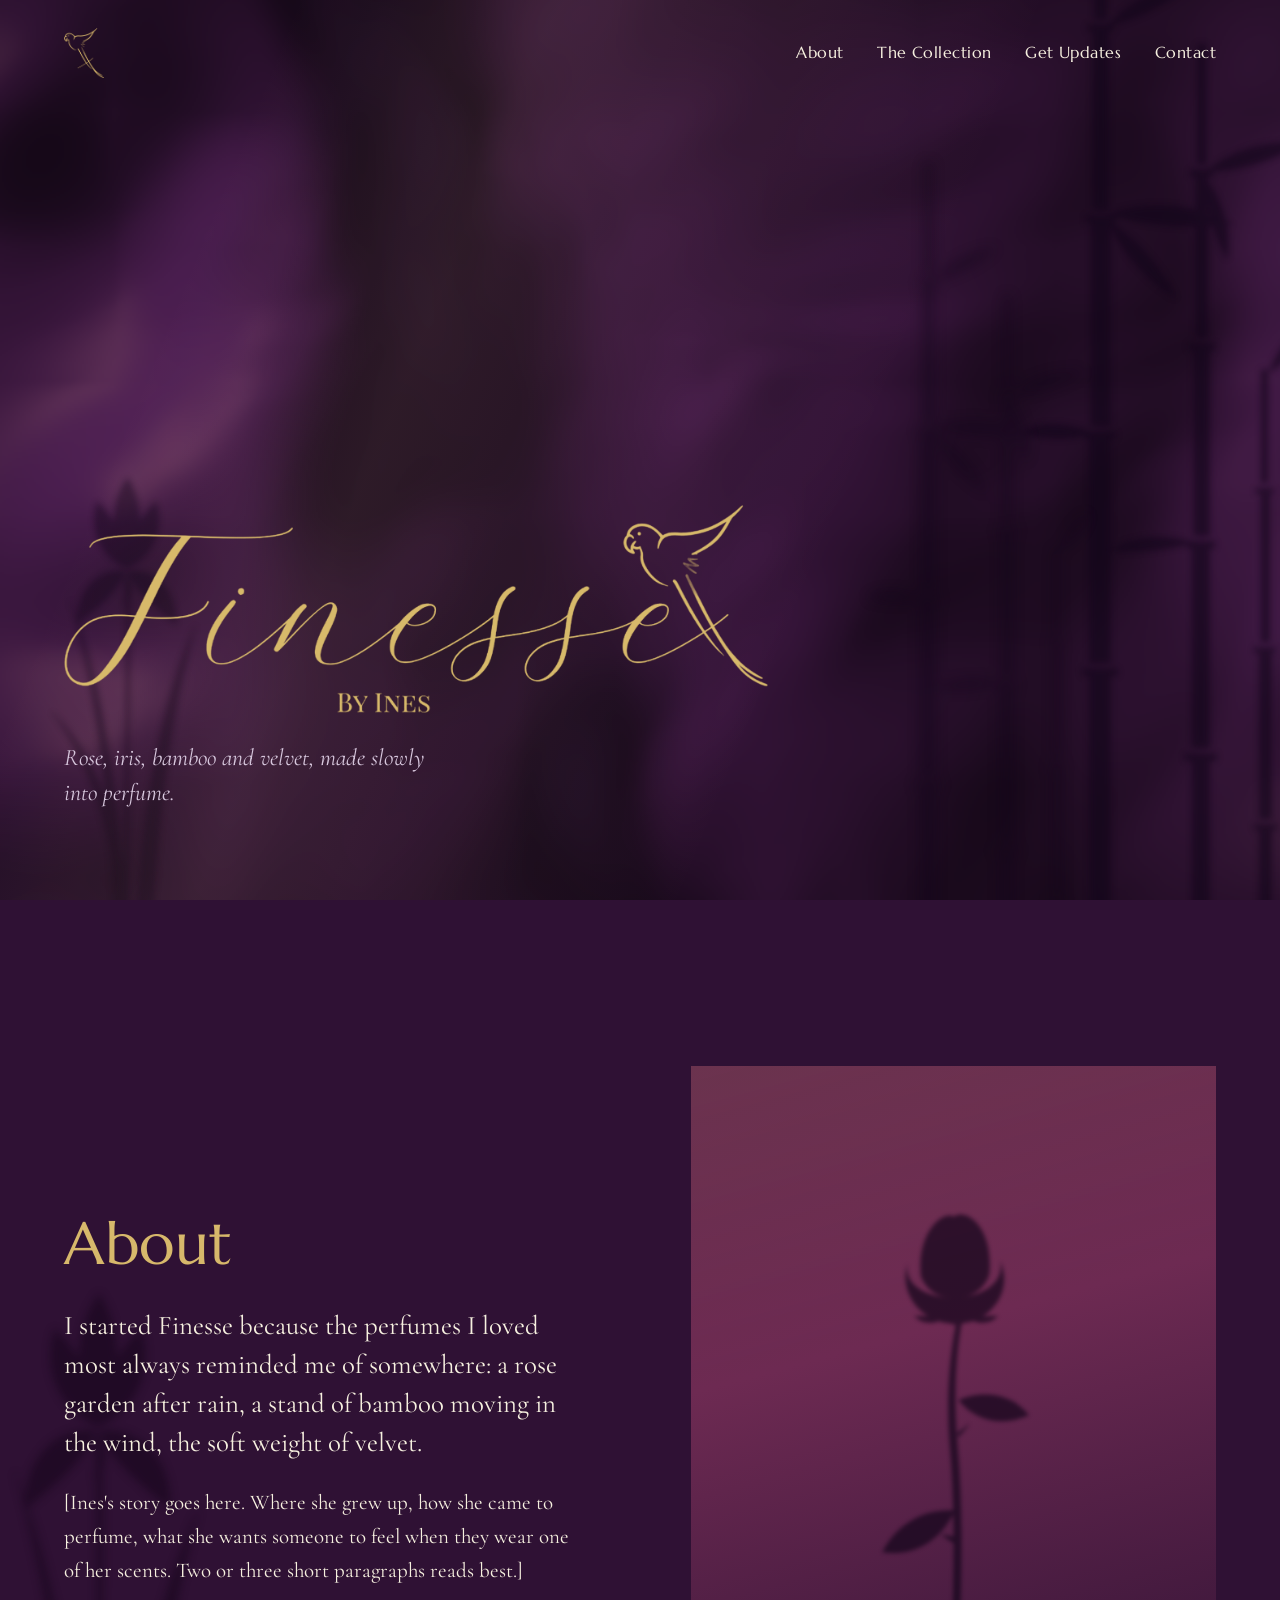
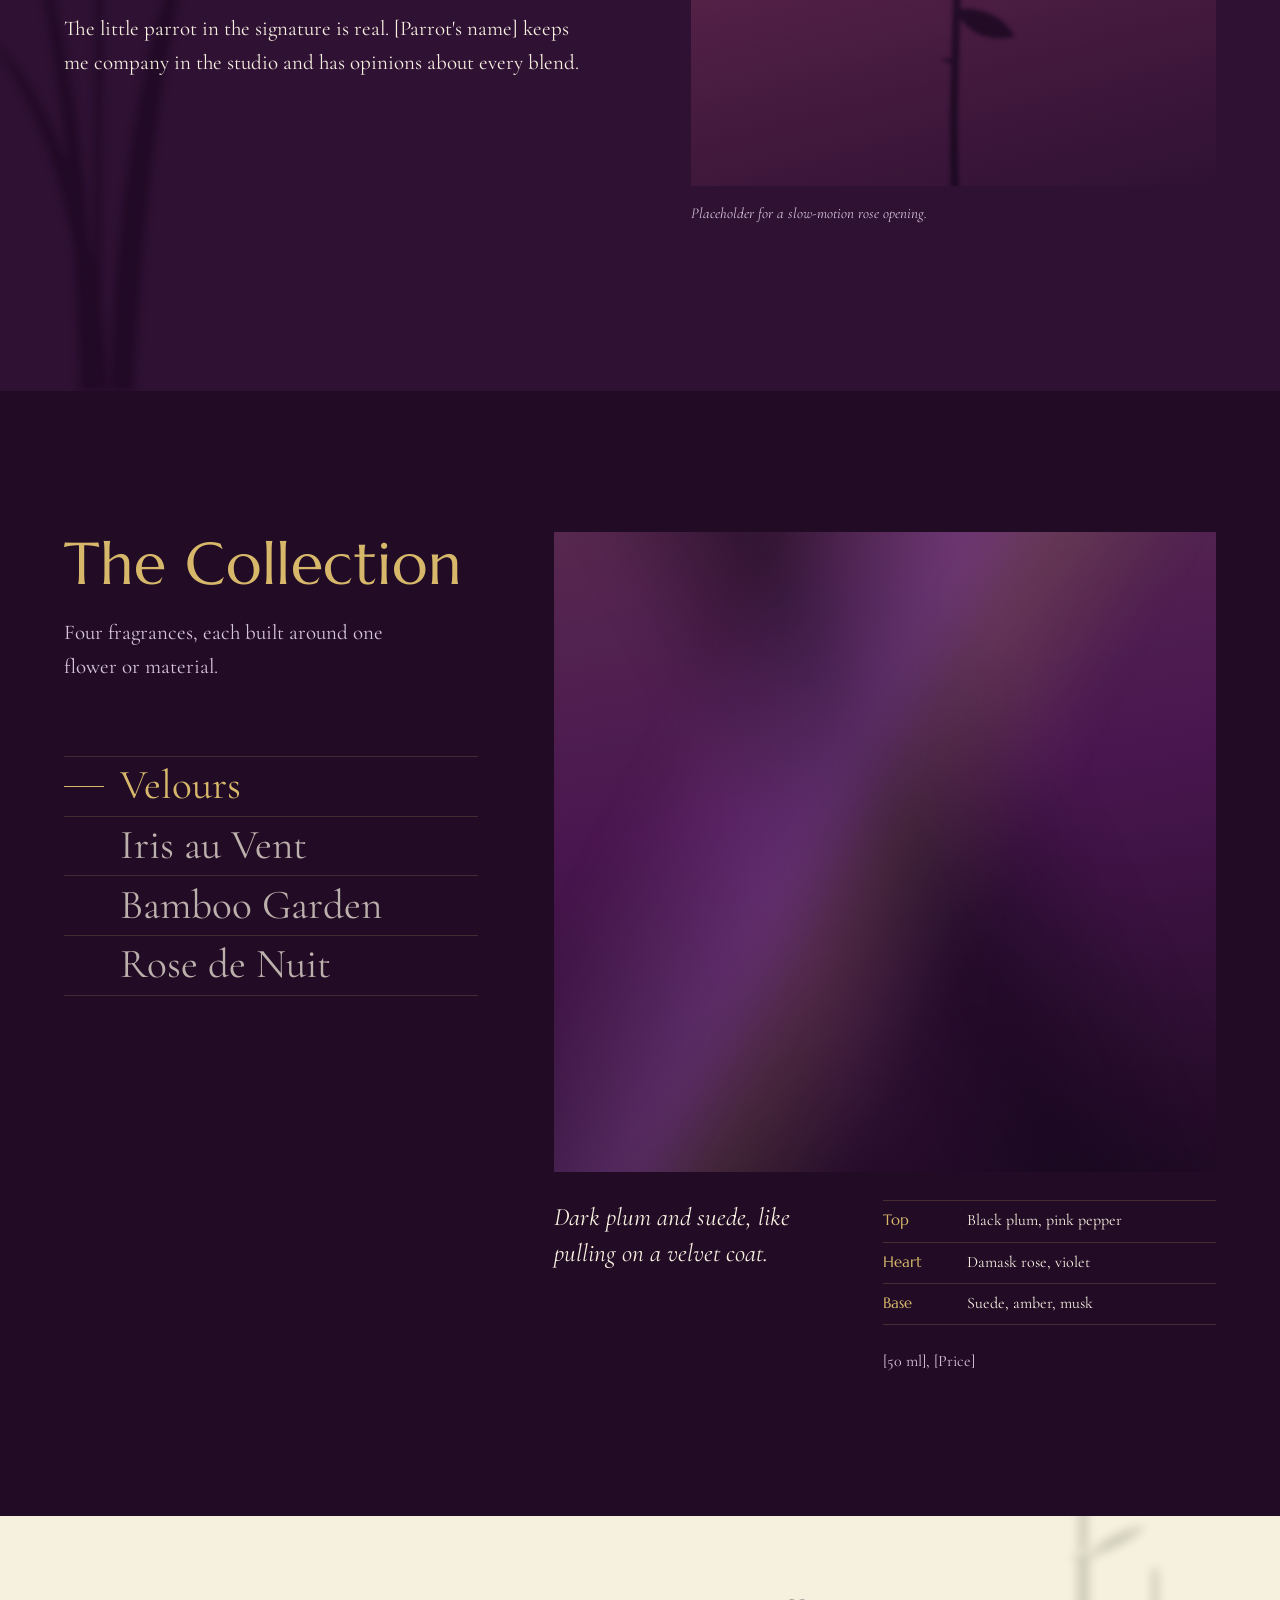
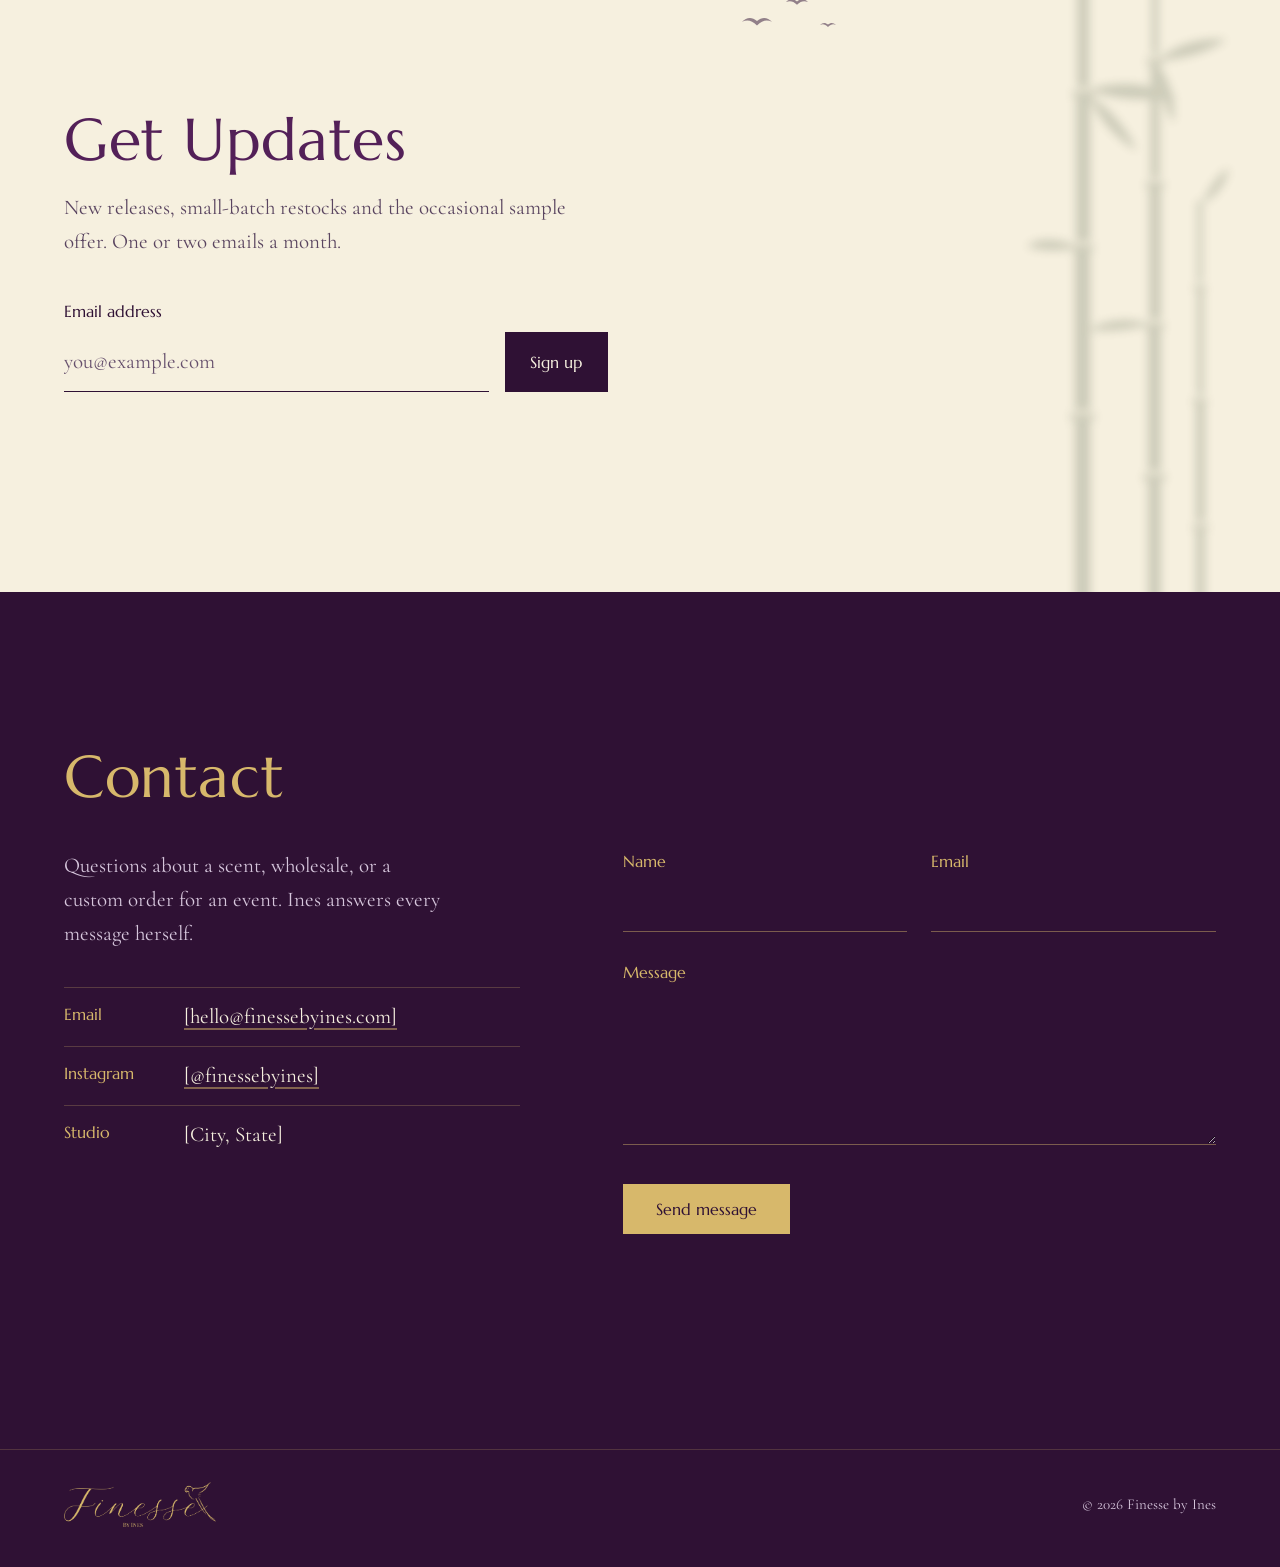
==== concept-b/index.html @ a4a14b8f "Add concept B: velvet and shadow direction" ====
<!doctype html>
<html lang="en">
<head>
  <meta charset="utf-8">
  <meta name="viewport" content="width=device-width, initial-scale=1">
  <title>Finesse by Ines | Perfume</title>
  <meta name="description" content="Finesse by Ines is a small perfume house built around rose, iris, bamboo and velvet. Discover the collection and sign up for launch updates.">
  <link rel="canonical" href="https://finessebyines.com/">
  <meta name="theme-color" content="#2F1134">
  <meta name="robots" content="noindex">

  <meta property="og:type" content="website">
  <meta property="og:title" content="Finesse by Ines">
  <meta property="og:description" content="Perfume built around rose, iris, bamboo and velvet.">
  <meta property="og:image" content="https://finessebyines.com/assets/img/og-image.jpg">
  <meta name="twitter:card" content="summary_large_image">

  <link rel="icon" type="image/png" sizes="64x64" href="../assets/img/favicon-64.png">
  <link rel="apple-touch-icon" href="../assets/img/apple-touch-icon.png">

  <link rel="preconnect" href="https://fonts.googleapis.com">
  <link rel="preconnect" href="https://fonts.gstatic.com" crossorigin>
  <link rel="stylesheet" href="https://fonts.googleapis.com/css2?family=Cormorant+Garamond:ital,wght@0,400;0,500;1,400&family=Marcellus&display=swap">
  <link rel="preload" as="image" href="../assets/img/logo-gold.webp" type="image/webp">
  <link rel="stylesheet" href="styles.css">
</head>
<body>

  <svg width="0" height="0" style="position:absolute" aria-hidden="true" focusable="false">
    <defs>
      <symbol id="bamboo" viewBox="0 0 160 600">
        <g fill="currentColor">
          <path d="M38 600V452h12v148zM38 446V318h12v128zM39 312V196h11v116zM40 190V88h9v102zM41 82V0h7v82z"/>
          <path d="M34 449h20v4H34zM35 315h18v4H35zM36 193h17v4H36zM37 85h15v4H37z"/>
          <path d="M96 600V500h10v100zM96 494V380h10v114zM97 374V268h9v106zM98 262V170h7v92zM99 164V96h5v68z"/>
          <path d="M92 497h18v4H92zM93 377h16v4H93zM94 265h15v4H94zM95 167h13v4H95z"/>
          <path d="M134 600V540h7v60zM134 534V440h7v94zM135 434V350h5v84zM135 344V280h4v64z"/>
          <path d="M131 537h13v3h-13zM131 437h12v3h-12zM132 347h10v3h-10z"/>
          <path d="M49 192c22-8 48-6 70 6-24 2-48 2-70-6z"/>
          <path d="M49 196c16 10 30 26 38 44-16-10-30-24-38-44z"/>
          <path d="M40 316c-18-8-34-6-40 0 14 4 28 4 40 0z"/>
          <path d="M104 168c14-12 34-18 54-16-16 10-34 16-54 16z"/>
          <path d="M104 172c10 14 14 30 12 46-8-14-12-30-12-46z"/>
          <path d="M48 86c12-14 28-22 46-24-12 12-28 20-46 24z"/>
          <path d="M97 378c-16-6-34-4-48 4 16 2 32 0 48-4z"/>
          <path d="M139 282c6-14 14-24 21-28-2 12-10 22-21 28z"/>
        </g>
      </symbol>
      <symbol id="iris" viewBox="0 0 200 600">
        <g fill="currentColor">
          <path d="M88 600C86 450 70 310 36 190c44 110 62 260 64 410z"/>
          <path d="M112 600c4-150 26-290 70-380-30 110-46 240-52 380z"/>
          <path d="M96 600C90 470 62 380 14 320c56 50 90 150 96 280z"/>
          <path d="M99 600c-1-180 4-320 1-436h5c3 116-2 256-1 436z"/>
          <path d="M102 158c-22-38-18-80 1-106 18 28 20 70-1 106z"/>
          <path d="M100 156c-30-14-42-46-32-76 22 20 32 46 32 76z"/>
          <path d="M104 156c30-14 42-46 32-76-22 20-32 46-32 76z"/>
          <path d="M101 160c-32-4-58 22-56 62 20-18 44-34 56-62z"/>
          <path d="M103 160c32-4 58 22 56 62-20-18-44-34-56-62z"/>
          <path d="M98 172c4 10 4 18 0 26 8-4 12-12 8-26z"/>
        </g>
      </symbol>
      <symbol id="rose" viewBox="0 0 200 600">
        <g fill="currentColor">
          <path d="M98 600c-6-120 8-220-2-330-4-50 2-90 6-110h5c-4 22-8 60-4 108 10 112-4 212 2 332z"/>
          <path d="M100 360l-12-8 13 2zM103 260l12-9-11 13zM98 470l-11-6 12 1z"/>
          <path d="M101 330c-30-2-54 14-66 38 26 4 52-8 66-38z"/>
          <path d="M104 230c26-10 50-4 64 14-24 10-48 6-64-14z"/>
          <path d="M101 420c22-4 44 6 54 24-22 6-44-2-54-24z"/>
          <path d="M70 118c-4-40 20-60 30-54 10-8 36 8 32 52-8 28-52 30-62 2z"/>
          <path d="M58 106c-10 32 20 58 44 54 22 4 54-22 40-56 8 44-92 44-84 2z"/>
          <path d="M86 150c4 8 10 12 16 12 6 0 12-4 16-12-6 14-26 14-32 0z"/>
          <path d="M88 158c-10 4-18 2-24-4 10 0 18 0 24 4zM116 158c10 4 18 2 24-4-10 0-18 0-24 4z"/>
        </g>
      </symbol>
      <symbol id="bird" viewBox="0 0 40 16">
        <path fill="currentColor" d="M0 9c6-6 13-7 20-1 7-6 14-5 20 1-7-3-13-2-20 5C13 7 7 6 0 9z"/>
      </symbol>
    </defs>
  </svg>

  <a class="skip" href="#main">Skip to content</a>

  <header class="hero" id="top">
    <div class="stage" aria-hidden="true">
      <canvas class="velvet" data-velvet></canvas>
      <!-- Real footage goes here: assets/video/hero-velvet.mp4 (8-15s loop, muted). It fades in over the rendered velvet. -->
      <video class="stage-video" muted loop playsinline preload="none" data-src="../assets/video/hero-velvet.mp4"></video>
      <div class="shadows">
        <svg class="sil sil-bamboo-a"><use href="#bamboo"/></svg>
        <svg class="sil sil-bamboo-b"><use href="#bamboo"/></svg>
        <svg class="sil sil-iris-a"><use href="#iris"/></svg>
      </div>
      <div class="window-light"></div>
    </div>

    <nav class="nav" aria-label="Main">
      <a class="nav-mark" href="#top" aria-label="Finesse by Ines, back to top">
        <img src="../assets/img/parrot-gold.png" width="357" height="448" alt="">
      </a>
      <ul>
        <li><a href="#about">About</a></li>
        <li><a href="#collection">The Collection</a></li>
        <li><a href="#updates">Get Updates</a></li>
        <li><a href="#contact">Contact</a></li>
      </ul>
    </nav>

    <div class="hero-body">
      <h1>
        <picture>
          <source srcset="../assets/img/logo-gold.webp" type="image/webp">
          <img class="logo" src="../assets/img/logo-gold.png" width="1733" height="513" alt="Finesse by Ines">
        </picture>
      </h1>
      <p class="hero-line">Rose, iris, bamboo and velvet, made slowly into perfume.</p>
    </div>
  </header>

  <main id="main">

    <section class="about" id="about" aria-labelledby="about-title">
      <div class="about-copy">
        <h2 id="about-title">About</h2>
        <p class="lede">I started Finesse because the perfumes I loved most always reminded me of somewhere: a rose garden after rain, a stand of bamboo moving in the wind, the soft weight of velvet.</p>
        <p>[Ines's story goes here. Where she grew up, how she came to perfume, what she wants someone to feel when they wear one of her scents. Two or three short paragraphs reads best.]</p>
        <p>The little parrot in the signature is real. [Parrot's name] keeps me company in the studio and has opinions about every blend.</p>
      </div>

      <figure class="about-film">
        <div class="film" style="--wash: #6d2a52">
          <!-- assets/video/about-rose.mp4: a rose opening in slow motion -->
          <video class="stage-video" muted loop playsinline preload="none" data-src="../assets/video/about-rose.mp4"></video>
          <svg class="sil sil-rose" aria-hidden="true"><use href="#rose"/></svg>
        </div>
        <figcaption>Placeholder for a slow-motion rose opening.</figcaption>
      </figure>

      <svg class="sil sil-iris-edge" aria-hidden="true"><use href="#iris"/></svg>
    </section>

    <section class="collection" id="collection" aria-labelledby="collection-title">
      <div class="collection-index">
        <h2 id="collection-title">The Collection</h2>
        <p class="collection-intro">Four fragrances, each built around one flower or material.</p>

        <div class="scent-list" role="tablist" aria-label="Fragrances" aria-orientation="vertical">
          <button role="tab" id="t-velours" aria-controls="p-velours" aria-selected="true">Velours</button>
          <button role="tab" id="t-iris" aria-controls="p-iris" aria-selected="false" tabindex="-1">Iris au Vent</button>
          <button role="tab" id="t-bamboo" aria-controls="p-bamboo" aria-selected="false" tabindex="-1">Bamboo Garden</button>
          <button role="tab" id="t-rose" aria-controls="p-rose" aria-selected="false" tabindex="-1">Rose de Nuit</button>
        </div>
      </div>

      <div class="scenes">
        <article class="scene" id="p-velours" role="tabpanel" aria-labelledby="t-velours" style="--wash: #4a1650">
          <div class="scene-media" aria-hidden="true">
            <video class="stage-video" muted loop playsinline preload="none" data-src="../assets/video/velours.mp4"></video>
            <div class="fold"></div>
          </div>
          <div class="scene-copy">
            <p class="scene-desc">Dark plum and suede, like pulling on a velvet coat.</p>
            <dl class="notes">
              <div><dt>Top</dt><dd>Black plum, pink pepper</dd></div>
              <div><dt>Heart</dt><dd>Damask rose, violet</dd></div>
              <div><dt>Base</dt><dd>Suede, amber, musk</dd></div>
            </dl>
            <p class="scene-meta">[50 ml], [Price]</p>
          </div>
        </article>

        <article class="scene" id="p-iris" role="tabpanel" aria-labelledby="t-iris" style="--wash: #5b3f86" hidden>
          <div class="scene-media" aria-hidden="true">
            <video class="stage-video" muted loop playsinline preload="none" data-src="../assets/video/iris.mp4"></video>
            <svg class="sil sil-scene sway-slow"><use href="#iris"/></svg>
            <svg class="sil sil-scene sil-scene-back sway"><use href="#iris"/></svg>
          </div>
          <div class="scene-copy">
            <p class="scene-desc">Powdery iris lifted by a cool breeze.</p>
            <dl class="notes">
              <div><dt>Top</dt><dd>Bergamot, cardamom</dd></div>
              <div><dt>Heart</dt><dd>Orris root, iris</dd></div>
              <div><dt>Base</dt><dd>Cashmere wood, white musk</dd></div>
            </dl>
            <p class="scene-meta">[50 ml], [Price]</p>
          </div>
        </article>

        <article class="scene" id="p-bamboo" role="tabpanel" aria-labelledby="t-bamboo" style="--wash: #34472f" hidden>
          <div class="scene-media" aria-hidden="true">
            <video class="stage-video" muted loop playsinline preload="none" data-src="../assets/video/bamboo.mp4"></video>
            <svg class="sil sil-scene sway-slow"><use href="#bamboo"/></svg>
            <svg class="sil sil-scene sil-scene-back sway"><use href="#bamboo"/></svg>
          </div>
          <div class="scene-copy">
            <p class="scene-desc">Green stalks, wet stone and a little sunlight.</p>
            <dl class="notes">
              <div><dt>Top</dt><dd>Green tea, yuzu</dd></div>
              <div><dt>Heart</dt><dd>Bamboo, fig leaf</dd></div>
              <div><dt>Base</dt><dd>Vetiver, cedar</dd></div>
            </dl>
            <p class="scene-meta">[50 ml], [Price]</p>
          </div>
        </article>

        <article class="scene" id="p-rose" role="tabpanel" aria-labelledby="t-rose" style="--wash: #6d2a52" hidden>
          <div class="scene-media" aria-hidden="true">
            <video class="stage-video" muted loop playsinline preload="none" data-src="../assets/video/rose.mp4"></video>
            <svg class="sil sil-scene sway-slow"><use href="#rose"/></svg>
            <svg class="sil sil-scene sil-scene-back sway"><use href="#rose"/></svg>
          </div>
          <div class="scene-copy">
            <p class="scene-desc">A rose that opens after dark.</p>
            <dl class="notes">
              <div><dt>Top</dt><dd>Lychee, saffron</dd></div>
              <div><dt>Heart</dt><dd>Turkish rose, jasmine</dd></div>
              <div><dt>Base</dt><dd>Oud, vanilla, benzoin</dd></div>
            </dl>
            <p class="scene-meta">[50 ml], [Price]</p>
          </div>
        </article>
      </div>
    </section>

    <section class="updates" id="updates" aria-labelledby="updates-title">
      <div class="sky" aria-hidden="true">
        <img class="flyer" src="../assets/img/parrot-gold.png" width="357" height="448" alt="" loading="lazy">
        <div class="flock">
          <svg class="b1"><use href="#bird"/></svg>
          <svg class="b2"><use href="#bird"/></svg>
          <svg class="b3"><use href="#bird"/></svg>
        </div>
      </div>
      <svg class="sil sil-bamboo-floor" aria-hidden="true"><use href="#bamboo"/></svg>

      <div class="updates-inner">
        <h2 id="updates-title">Get Updates</h2>
        <p>New releases, small-batch restocks and the occasional sample offer. One or two emails a month.</p>
        <!-- TODO: point action at the mailing list provider -->
        <form class="signup" action="#" method="post" data-demo>
          <label for="signup-email">Email address</label>
          <div class="signup-row">
            <input id="signup-email" name="email" type="email" autocomplete="email" required placeholder="you@example.com">
            <button type="submit">Sign up</button>
          </div>
          <p class="form-status" role="status" aria-live="polite"></p>
        </form>
      </div>
    </section>

    <section class="contact" id="contact" aria-labelledby="contact-title">
      <h2 id="contact-title">Contact</h2>
      <div class="contact-grid">
        <div class="contact-copy">
          <p>Questions about a scent, wholesale, or a custom order for an event. Ines answers every message herself.</p>
          <dl class="contact-list">
            <div><dt>Email</dt><dd><a href="mailto:hello@finessebyines.com">[hello@finessebyines.com]</a></dd></div>
            <div><dt>Instagram</dt><dd><a href="https://www.instagram.com/finessebyines" rel="noopener">[@finessebyines]</a></dd></div>
            <div><dt>Studio</dt><dd>[City, State]</dd></div>
          </dl>
        </div>

        <!-- TODO: wire to a form handler -->
        <form class="contact-form" action="#" method="post" data-demo>
          <div class="field">
            <label for="c-name">Name</label>
            <input id="c-name" name="name" type="text" autocomplete="name" required>
          </div>
          <div class="field">
            <label for="c-email">Email</label>
            <input id="c-email" name="email" type="email" autocomplete="email" required>
          </div>
          <div class="field field-wide">
            <label for="c-msg">Message</label>
            <textarea id="c-msg" name="message" rows="4" required></textarea>
          </div>
          <button type="submit">Send message</button>
          <p class="form-status" role="status" aria-live="polite"></p>
        </form>
      </div>
    </section>

  </main>

  <footer class="footer">
    <img src="../assets/img/logo-gold.png" width="1733" height="513" alt="Finesse by Ines" loading="lazy">
    <p>&copy; <span data-year>2026</span> Finesse by Ines</p>
  </footer>

  <script src="main.js" defer></script>
</body>
</html>
---- concept-b/styles.css ----
/* Finesse by Ines, concept B: velvet and shadow.
   The page is a dark velvet surface with light falling across it through a window;
   bamboo, iris and rose throw moving shadows. The script lives only in the logo. */

:root {
  --night: #2F1134;
  --deep: #210b25;     /* collection ground, a step darker than night */
  --plum: #532058;
  --orchid: #8C4FA0;   /* decorative only */
  --gold: #D7B86B;
  --parchment: #F6F0DF;
  --muted: #d6c6dc;    /* secondary text on night, 8.9:1 */
  --ink-soft: #5a4560; /* secondary text on parchment, 7.4:1 */
  --shadow: #12051a;   /* cast-shadow color for silhouettes */

  --heading: "Marcellus", "Trajan Pro", "Cormorant Garamond", serif;
  --serif: "Cormorant Garamond", "Garamond", "Times New Roman", serif;

  --gutter: clamp(16px, 5vw, 80px);
  --measure: 33rem;
}

*, *::before, *::after { box-sizing: border-box; }
html { scroll-behavior: smooth; -webkit-text-size-adjust: 100%; }
body {
  margin: 0;
  background: var(--night);
  color: var(--parchment);
  font-family: var(--serif);
  font-size: clamp(1.125rem, 1rem + .4vw, 1.3125rem);
  line-height: 1.62;
  -webkit-font-smoothing: antialiased;
}
img, svg, video, canvas { display: block; max-width: 100%; }
a { color: inherit; }
h1, h2, p, dl, dd, figure, ul { margin: 0; }
ul { padding: 0; list-style: none; }
h1, h2 { text-wrap: balance; }
p { text-wrap: pretty; }

h2 {
  font-family: var(--heading);
  font-weight: 400;
  font-size: clamp(2.25rem, 1.6rem + 2.6vw, 4rem);
  line-height: 1.08;
  letter-spacing: .01em;
  color: var(--gold);
}

:focus-visible { outline: 1px solid var(--gold); outline-offset: 4px; }
::selection { background: var(--gold); color: var(--night); }
input, textarea { caret-color: var(--gold); }

.skip {
  position: absolute; left: 16px; top: -60px; z-index: 20;
  padding: .5rem 1rem; background: var(--gold); color: var(--night);
}
.skip:focus { top: 16px; }

/* ---------- Silhouettes: shadows cast onto the surface ---------- */

.sil {
  position: absolute;
  color: var(--shadow);
  pointer-events: none;
  transform-box: fill-box;
  transform-origin: 50% 100%;
}
.sway      { animation: sway 11s ease-in-out infinite alternate; }
.sway-slow { animation: sway 16s ease-in-out infinite alternate-reverse; }
@keyframes sway {
  from { transform: rotate(-1.6deg) skewX(-1deg); }
  to   { transform: rotate(1.8deg) skewX(1.2deg); }
}

/* ---------- Hero ---------- */

.hero {
  position: relative;
  min-height: 100svh;
  display: grid;
  grid-template-rows: auto 1fr;
  overflow: hidden;
  isolation: isolate;
}
.stage { position: absolute; inset: 0; z-index: -1; background: var(--night); }
.velvet { position: absolute; inset: 0; width: 100%; height: 100%; }
.stage-video {
  position: absolute; inset: 0; width: 100%; height: 100%;
  object-fit: cover; opacity: 0; transition: opacity 2s ease;
}
.stage-video.is-playing { opacity: 1; }

.shadows .sil { opacity: .6; filter: blur(3px); }
.sil-bamboo-a { right: -2vw; bottom: -4%; height: 118%; width: auto; aspect-ratio: 160 / 600; animation: sway 14s ease-in-out infinite alternate; }
.sil-bamboo-b { right: 15vw; bottom: -10%; height: 92%; width: auto; aspect-ratio: 160 / 600; opacity: .38 !important; filter: blur(6px) !important; animation: sway 19s ease-in-out infinite alternate-reverse; }
.sil-iris-a   { left: 3vw; bottom: -6%; height: 58%; width: auto; aspect-ratio: 200 / 600; opacity: .45 !important; animation: sway 12s ease-in-out infinite alternate; }

/* warm light falling diagonally across the velvet, as if through a tall window */
.window-light {
  position: absolute; inset: 0;
  background: linear-gradient(112deg, transparent 18%, rgba(215, 184, 107, .09) 34%, rgba(215, 184, 107, .03) 52%, transparent 64%);
  mix-blend-mode: screen;
}

.nav {
  display: flex;
  align-items: center;
  justify-content: space-between;
  gap: 1.5rem;
  padding: clamp(1rem, 2.4vw, 1.75rem) var(--gutter);
}
.nav-mark { display: block; padding: .25rem; margin: -.25rem; }
.nav-mark img { width: 40px; height: auto; }
.nav ul { display: flex; flex-wrap: wrap; justify-content: flex-end; gap: 0 clamp(1rem, 2.6vw, 2.5rem); }
.nav ul a {
  display: inline-flex; align-items: center;
  min-height: 44px;
  font-family: var(--heading);
  font-size: 1rem;
  letter-spacing: .03em;
  text-decoration: none;
  color: var(--parchment);
  text-underline-offset: 6px;
  text-decoration-thickness: 1px;
  transition: color .3s ease;
}
.nav ul a:hover, .nav ul a:focus-visible { color: var(--gold); text-decoration-line: underline; }

.hero-body {
  align-self: end;
  padding: 0 var(--gutter) clamp(3rem, 10vh, 7rem);
  max-width: 60rem;
}
.logo {
  width: min(100%, 44rem);
  height: auto;
  animation: write 2.8s cubic-bezier(.6, .05, .3, 1) .3s both;
}
@keyframes write {
  from { clip-path: inset(0 100% 0 0); }
  to   { clip-path: inset(0 0 0 0); }
}
.hero-line {
  margin-top: 1.75rem;
  max-width: 26rem;
  font-style: italic;
  font-size: clamp(1.2rem, 1rem + .6vw, 1.5rem);
  line-height: 1.45;
  color: var(--muted);
  animation: fade 1.4s ease 2.6s both;
}
@keyframes fade { from { opacity: 0; } to { opacity: 1; } }

/* ---------- About ---------- */

.about {
  position: relative;
  display: grid;
  grid-template-columns: minmax(0, 1fr) minmax(0, 1fr);
  gap: clamp(3rem, 8vw, 8rem);
  align-items: center;
  padding: clamp(6rem, 13vw, 11rem) var(--gutter);
  max-width: 84rem;
  margin-inline: auto;
  overflow: hidden;
}
.about-copy { max-width: var(--measure); position: relative; z-index: 1; }
.about-copy h2 { margin-bottom: 2rem; }
.about-copy p + p { margin-top: 1.1em; }
.lede { font-size: 1.28em; line-height: 1.45; }

.about-film { position: relative; z-index: 1; }
.film {
  position: relative;
  overflow: hidden;
  height: clamp(420px, 62vw, 720px);
  background:
    linear-gradient(165deg, color-mix(in srgb, var(--wash) 70%, var(--gold) 10%) 0%, var(--wash) 38%, var(--night) 100%);
}
.film .sil-rose {
  left: 50%; bottom: -3%;
  height: 92%; width: auto; aspect-ratio: 200 / 600;
  translate: -50% 0;
  opacity: .7; filter: blur(2px);
  animation: sway 13s ease-in-out infinite alternate;
}
.about-film figcaption { margin-top: .9rem; font-size: .9375rem; font-style: italic; color: var(--muted); }
.sil-iris-edge {
  left: -2rem; bottom: 0;
  height: 70%; width: auto; aspect-ratio: 200 / 600;
  color: #1b0820;
  opacity: .7; filter: blur(4px);
  animation: sway 17s ease-in-out infinite alternate-reverse;
}

/* ---------- Collection: pick a name, the scene changes ---------- */

.collection {
  background: var(--deep);
  display: grid;
  grid-template-columns: minmax(0, 5fr) minmax(0, 8fr);
  gap: clamp(2.5rem, 6vw, 6rem);
  padding: clamp(5rem, 11vw, 9rem) var(--gutter);
}
.collection-intro { margin-top: 1.25rem; max-width: 22rem; color: var(--muted); }
.scent-list { margin-top: clamp(2.5rem, 6vw, 4.5rem); display: grid; }
.scent-list [role="tab"] {
  position: relative;
  display: flex; align-items: center; gap: 1rem;
  min-height: 56px;
  padding: .35rem 0;
  font-family: var(--serif);
  font-size: clamp(1.75rem, 1.3rem + 1.6vw, 2.75rem);
  line-height: 1.15;
  text-align: left;
  color: rgba(246, 240, 223, .72);
  background: none;
  border: 0;
  border-top: 1px solid rgba(215, 184, 107, .18);
  cursor: pointer;
  transition: color .4s ease;
}
.scent-list [role="tab"]:last-child { border-bottom: 1px solid rgba(215, 184, 107, .18); }
.scent-list [role="tab"]::before {
  content: "";
  flex: none;
  width: 2.5rem; height: 1px;
  background: var(--gold);
  transform: scaleX(0);
  transform-origin: left;
  transition: transform .5s cubic-bezier(.2, .7, .2, 1);
}
.scent-list [role="tab"]:hover { color: var(--parchment); }
.scent-list [aria-selected="true"] { color: var(--gold); }
.scent-list [aria-selected="true"]::before { transform: scaleX(1); }

.scenes { position: relative; }
.scene { animation: scene-in .9s ease both; }
.scene[hidden] { display: none; }
@keyframes scene-in { from { opacity: 0; } to { opacity: 1; } }
.scene-media {
  position: relative;
  overflow: hidden;
  height: clamp(340px, 52vw, 640px);
  background:
    linear-gradient(170deg, color-mix(in srgb, var(--wash) 80%, var(--gold) 12%) 0%, var(--wash) 42%, var(--deep) 100%);
}
.sil-scene {
  bottom: -4%; height: 100%; width: auto;
  left: 58%;
  opacity: .72; filter: blur(2px);
}
.sil-scene-back { left: 22%; height: 72%; opacity: .4; filter: blur(5px); }
.scene-media .sil-scene:not(.sil-scene-back) { aspect-ratio: 200 / 600; }
#p-bamboo .sil-scene { aspect-ratio: 160 / 600; }

/* Velours has no plant: its scene is a soft fold of light moving across fabric */
.fold {
  position: absolute; inset: -20%;
  background:
    linear-gradient(118deg, transparent 30%, rgba(140, 79, 160, .45) 44%, rgba(215, 184, 107, .14) 50%, transparent 60%),
    linear-gradient(64deg, transparent 40%, rgba(18, 5, 26, .55) 52%, transparent 66%);
  filter: blur(18px);
  animation: fold 18s ease-in-out infinite alternate;
}
@keyframes fold {
  from { transform: translate3d(-8%, 0, 0) rotate(-2deg); }
  to   { transform: translate3d(8%, -3%, 0) rotate(3deg); }
}

.scene-copy {
  display: grid;
  grid-template-columns: minmax(0, 1fr) minmax(0, 1.2fr);
  gap: 1.5rem clamp(2rem, 4vw, 4rem);
  margin-top: 1.75rem;
}
.scene-desc { font-style: italic; font-size: 1.2em; line-height: 1.4; }
.notes div {
  display: grid;
  grid-template-columns: 4.25rem 1fr;
  gap: 1rem;
  padding: .45rem 0;
  border-bottom: 1px solid rgba(215, 184, 107, .2);
  font-size: 1rem;
}
.notes div:first-child { border-top: 1px solid rgba(215, 184, 107, .2); }
.notes dt { font-family: var(--heading); color: var(--gold); font-size: .9375rem; }
.scene-meta { grid-column: 2; font-size: 1rem; color: var(--muted); }

/* ---------- Updates: a parchment wall with bamboo shadow on it ---------- */

.updates {
  position: relative;
  overflow: hidden;
  background: var(--parchment);
  color: var(--night);
  padding: clamp(7rem, 15vw, 12rem) var(--gutter) clamp(6rem, 12vw, 10rem);
}
.updates :focus-visible { outline-color: var(--plum); }
.updates input { caret-color: var(--plum); }
.sil-bamboo-floor {
  right: 4vw; bottom: -2%;
  height: 112%; width: auto; aspect-ratio: 160 / 600;
  color: #3b4a33;
  opacity: .22; filter: blur(5px);
  animation: sway 15s ease-in-out infinite alternate;
}
.sky { position: absolute; inset: 0; pointer-events: none; }
.flyer {
  position: absolute;
  top: 16%; left: 0;
  width: 70px; height: auto;
  filter: brightness(0) opacity(.55) blur(.6px);
  transform: translateX(-120px);
  visibility: hidden;
}
.updates.is-seen .flyer { visibility: visible; animation: fly 11s cubic-bezier(.35, .1, .4, 1) .4s both; }
@keyframes fly {
  0%   { transform: translate(-120px, 30px) rotate(-6deg); }
  30%  { transform: translate(30vw, -10px) rotate(-2deg); }
  60%  { transform: translate(62vw, 18px) rotate(-8deg); }
  100% { transform: translate(110vw, -40px) rotate(-4deg); }
}
.flock { position: absolute; top: 12%; left: 58%; width: 120px; height: 60px; color: var(--night); opacity: .5; }
.flock svg { position: absolute; }
.flock .b1 { width: 30px; height: 12px; left: 0; top: 18px; }
.flock .b2 { width: 22px; height: 9px; left: 44px; top: 0; }
.flock .b3 { width: 16px; height: 7px; left: 78px; top: 24px; }

.updates-inner { position: relative; max-width: 34rem; }
.updates h2 { color: var(--plum); }
.updates-inner > p { margin-top: 1.25rem; color: var(--ink-soft); }
.signup { margin-top: 2.5rem; }
.signup label { display: block; font-family: var(--heading); font-size: 1rem; margin-bottom: .4rem; }
.signup-row { display: flex; gap: 1rem; align-items: stretch; }
.signup input {
  flex: 1; min-width: 0;
  padding: .8rem 0;
  font: inherit;
  color: var(--night);
  background: transparent;
  border: 0;
  border-bottom: 1px solid var(--night);
  border-radius: 0;
}
.signup input::placeholder { color: #66506d; }
.signup input:focus-visible { outline: none; border-bottom-color: var(--orchid); box-shadow: 0 1px 0 var(--orchid); }
.signup button {
  padding: .8rem 1.6rem;
  font-family: var(--heading); font-size: 1rem;
  color: var(--parchment);
  background: var(--night);
  border: 0;
  cursor: pointer;
  transition: background-color .25s ease;
}
.signup button:hover, .signup button:focus-visible { background: var(--plum); }
.form-status { min-height: 1.6em; margin-top: .75rem; font-style: italic; }
.updates .form-status { color: var(--plum); }

/* ---------- Contact ---------- */

.contact {
  padding: clamp(5rem, 12vw, 10rem) var(--gutter);
  max-width: 84rem;
  margin-inline: auto;
}
.contact-grid {
  display: grid;
  grid-template-columns: minmax(0, 1fr) minmax(0, 1.3fr);
  gap: clamp(3rem, 8vw, 8rem);
  margin-top: 2.5rem;
}
.contact-copy p { max-width: 26rem; color: var(--muted); }
.contact-list { margin-top: 2.25rem; }
.contact-list div { display: grid; grid-template-columns: 6.5rem 1fr; gap: 1rem; padding: .75rem 0; border-top: 1px solid rgba(215, 184, 107, .25); }
.contact-list dt { font-family: var(--heading); color: var(--gold); font-size: 1rem; padding-top: .15rem; }
.contact-list a { display: inline-block; padding: .55rem 0; margin: -.55rem 0; text-underline-offset: 5px; text-decoration-color: rgba(215, 184, 107, .5); }
.contact-list a:hover { color: var(--gold); }

.contact-form { display: grid; grid-template-columns: 1fr 1fr; gap: 1.75rem 1.5rem; align-content: start; }
.field-wide { grid-column: 1 / -1; }
.field label { display: block; font-family: var(--heading); font-size: 1rem; color: var(--gold); margin-bottom: .2rem; }
.field input, .field textarea {
  width: 100%;
  padding: .6rem 0;
  font: inherit;
  color: var(--parchment);
  background: transparent;
  border: 0;
  border-bottom: 1px solid rgba(215, 184, 107, .45);
  border-radius: 0;
  transition: border-color .2s ease;
}
.field textarea { resize: vertical; min-height: 6.5rem; }
.field input:focus-visible, .field textarea:focus-visible { outline: none; border-bottom-color: var(--gold); box-shadow: 0 1px 0 var(--gold); }
.contact-form button {
  justify-self: start;
  padding: .85rem 2rem;
  font-family: var(--heading); font-size: 1rem;
  color: var(--night);
  background: var(--gold);
  border: 1px solid var(--gold);
  cursor: pointer;
  transition: background-color .25s ease, color .25s ease;
}
.contact-form button:hover, .contact-form button:focus-visible { background: transparent; color: var(--gold); }
.contact-form .form-status { grid-column: 1 / -1; color: var(--gold); margin-top: 0; }

/* ---------- Footer ---------- */

.footer {
  display: flex; flex-wrap: wrap; align-items: center; justify-content: space-between;
  gap: 1rem 2rem;
  padding: 2rem var(--gutter) 2.5rem;
  border-top: 1px solid rgba(215, 184, 107, .2);
}
.footer img { width: 9.5rem; height: auto; }
.footer p { font-size: .9375rem; color: var(--muted); }

/* ---------- Small screens ---------- */

@media (max-width: 900px) {
  .about, .collection, .contact-grid { grid-template-columns: 1fr; }
  .about-film { max-width: 30rem; }
  .film { height: clamp(380px, 110vw, 560px); }
  .scene-copy { grid-template-columns: 1fr; }
  .scene-meta { grid-column: 1; }
  .scent-list { margin-top: 2rem; }
}
@media (max-width: 560px) {
  .nav { align-items: flex-start; }
  .nav ul { flex-direction: column; align-items: flex-end; gap: 0; }
  .nav ul a { min-height: 44px; }
  .sil-bamboo-b { display: none; }
  .sil-bamboo-a { right: -14vw; opacity: .45 !important; }
  .contact-form { grid-template-columns: 1fr; }
  .signup-row { flex-direction: column; }
  .sil-bamboo-floor { right: -10vw; }
}

@media (prefers-reduced-motion: reduce) {
  html { scroll-behavior: auto; }
  *, *::before, *::after { animation: none !important; transition: none !important; }
  .updates .flyer { visibility: visible; transform: translate(62vw, 0) rotate(-6deg); }
}
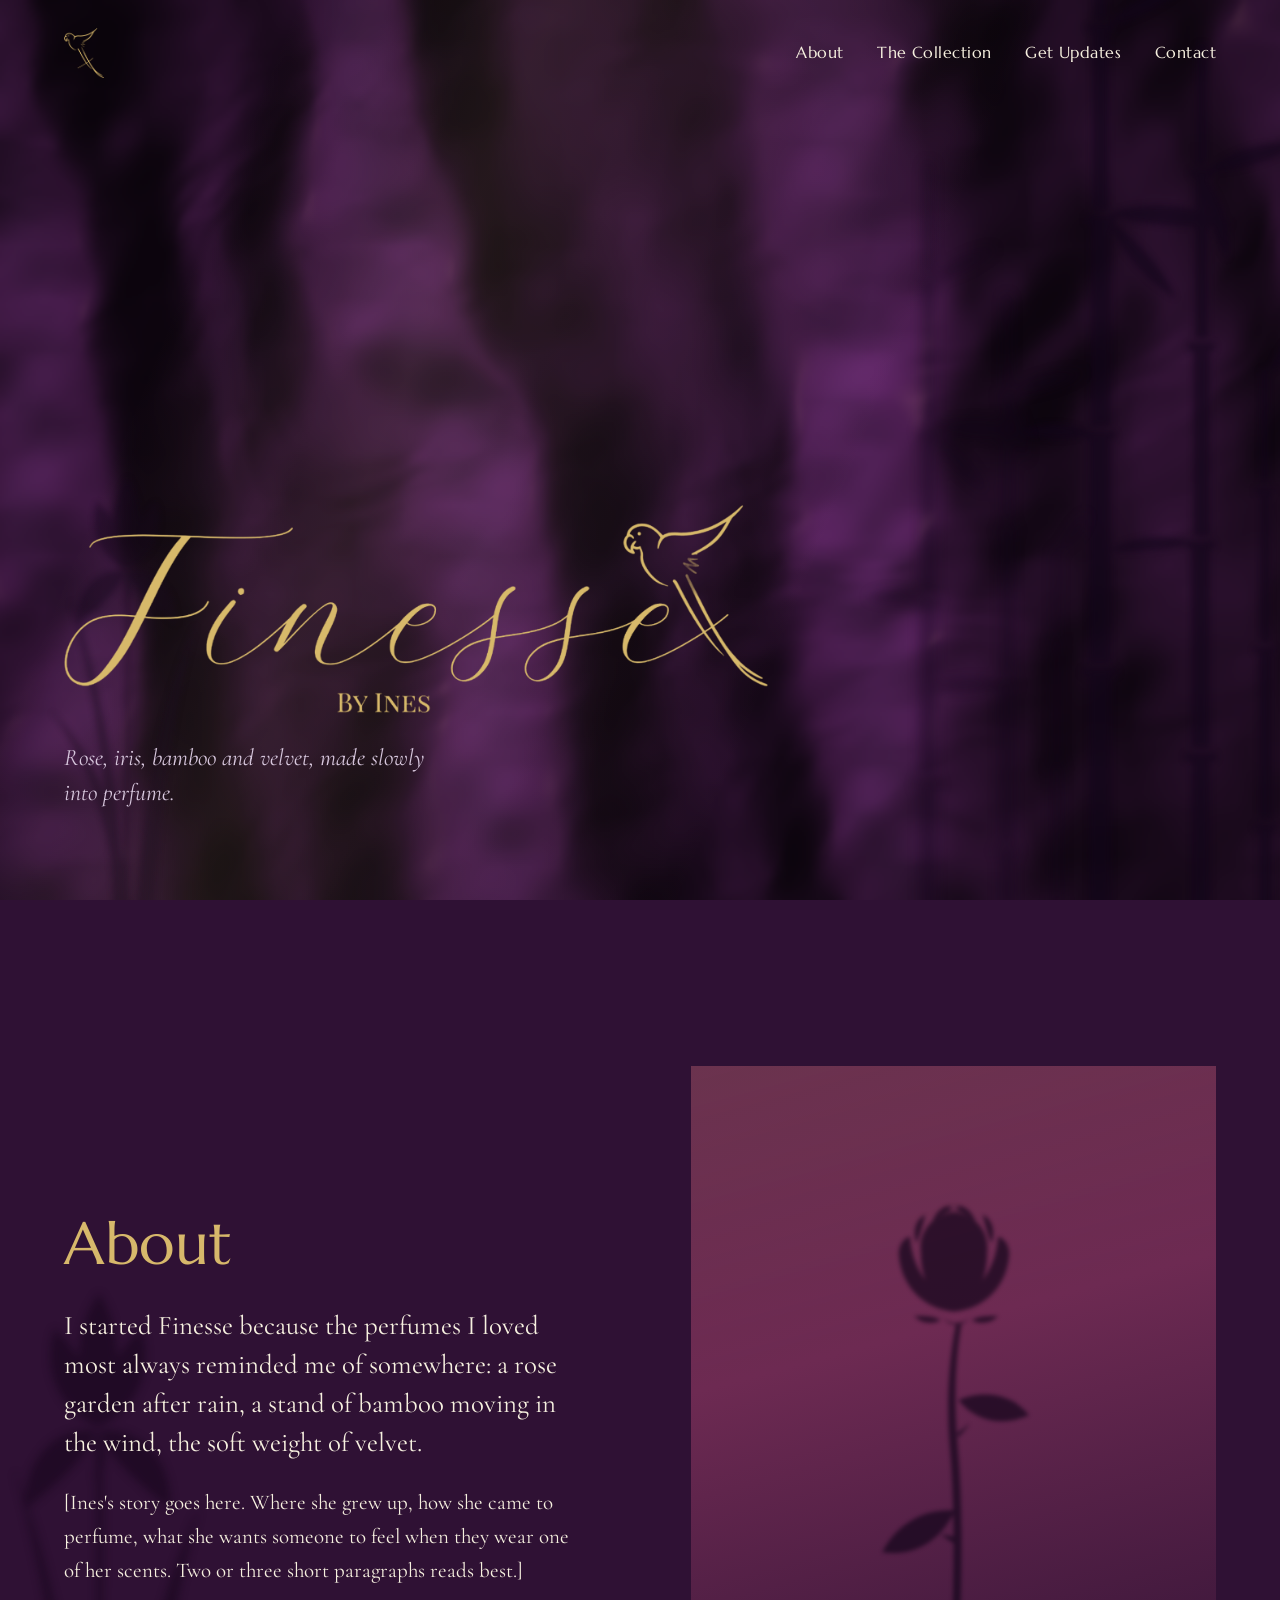
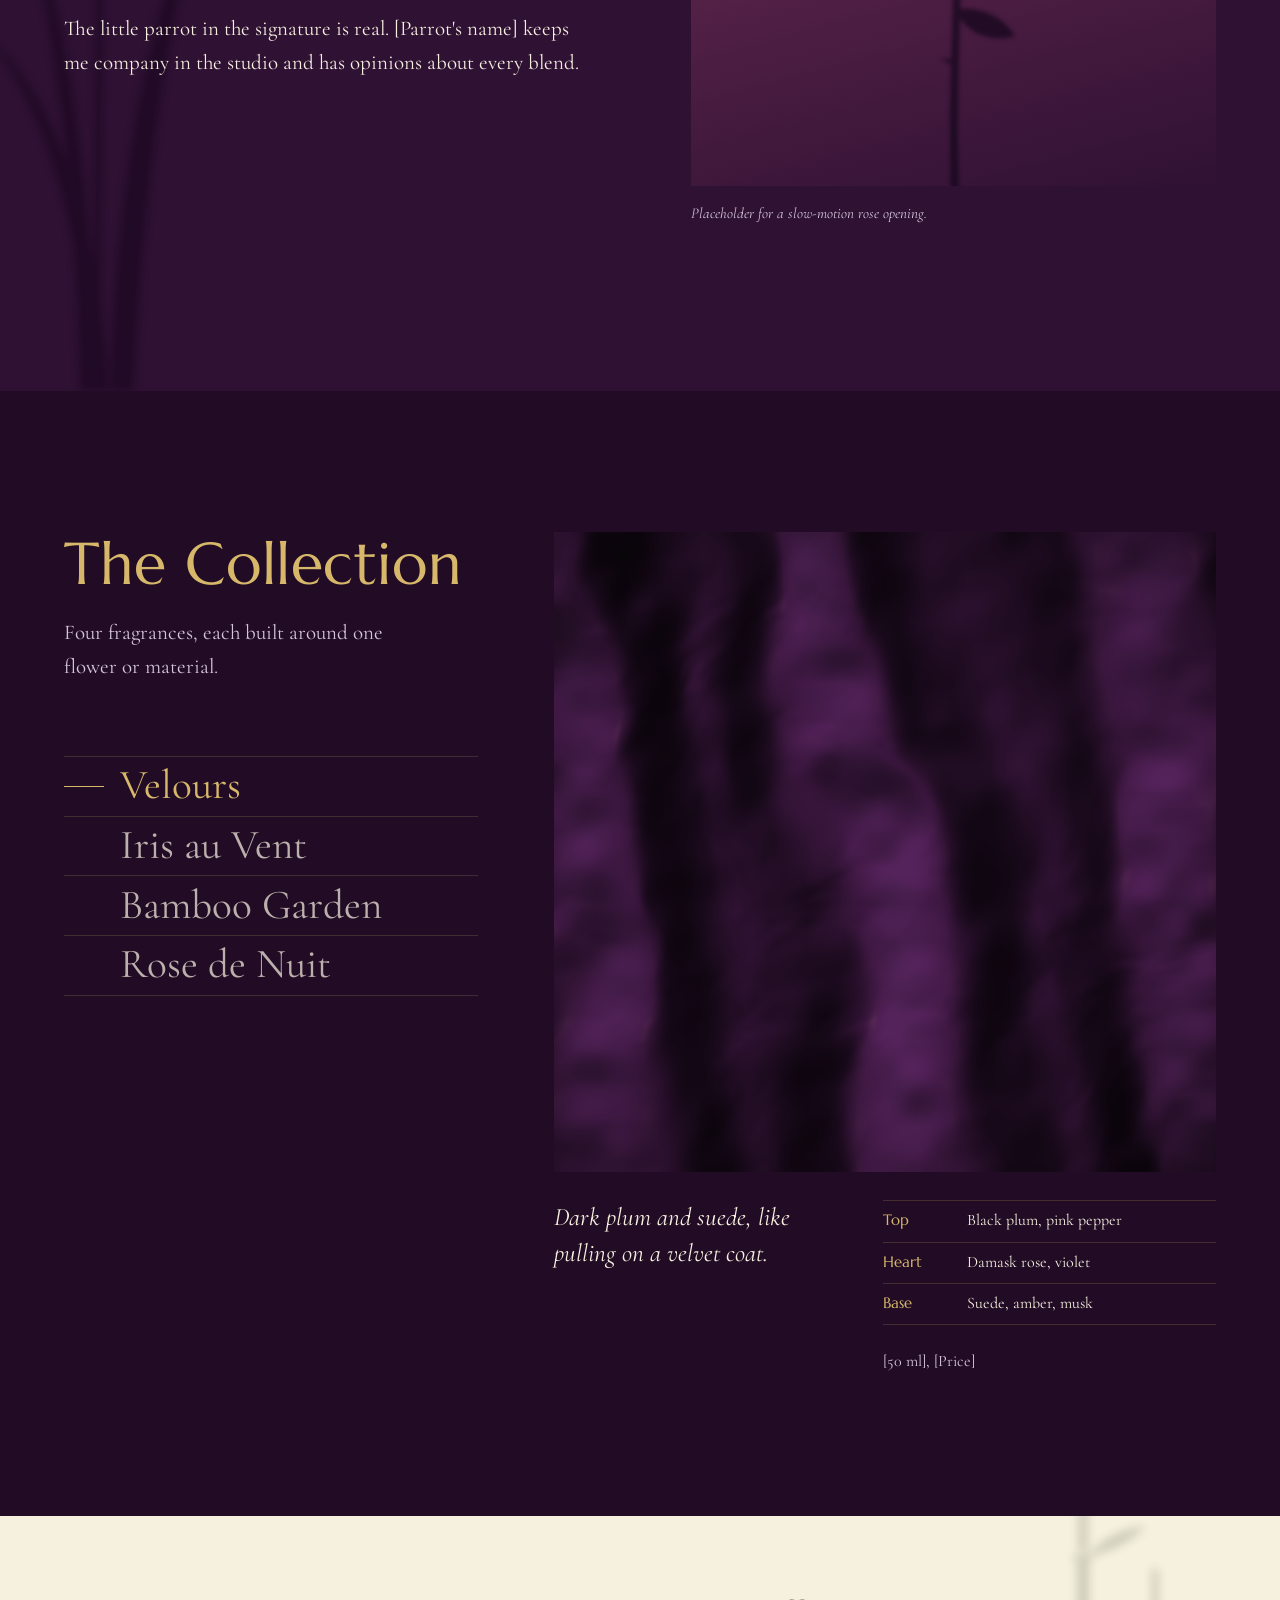
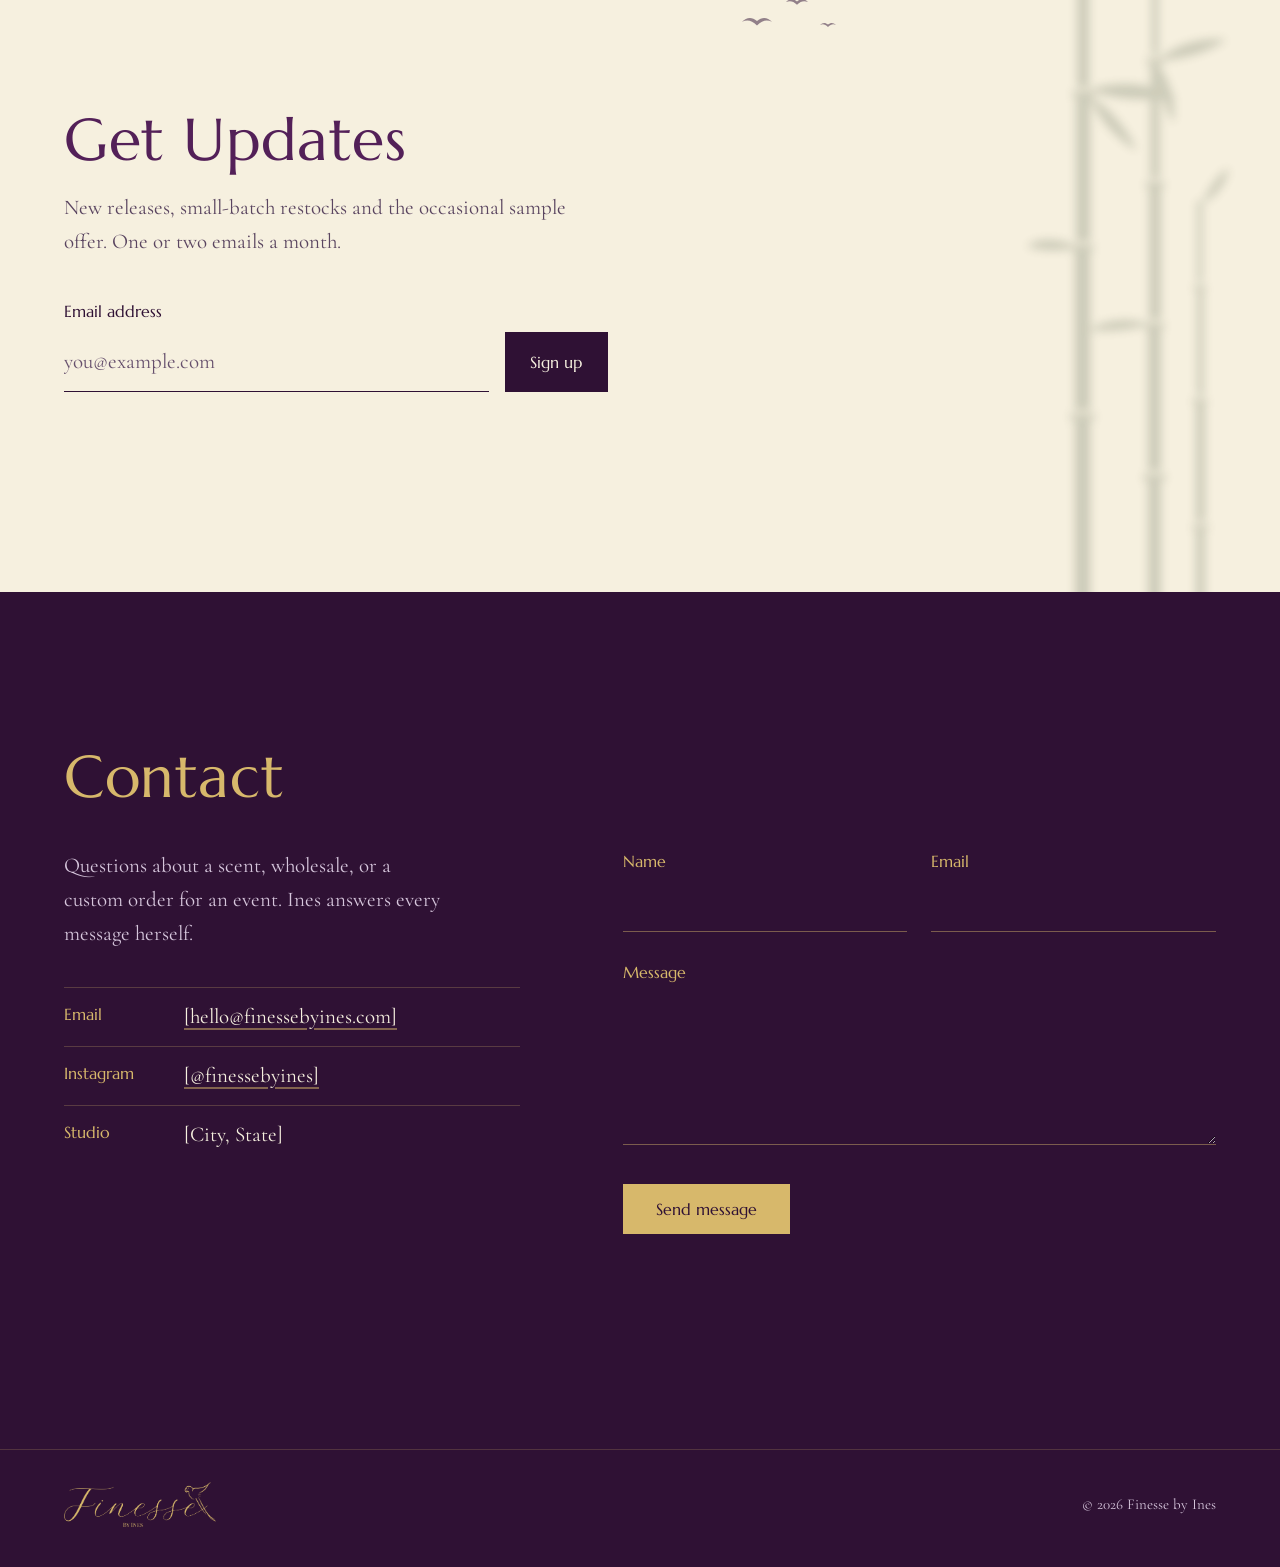
==== commit 9188b90d: "Concept B: velvet renderer in Velours scene, redrawn rose, docs" ====
--- a/concept-b/index.html
+++ b/concept-b/index.html
@@ -67,8 +67,10 @@
           <path d="M101 330c-30-2-54 14-66 38 26 4 52-8 66-38z"/>
           <path d="M104 230c26-10 50-4 64 14-24 10-48 6-64-14z"/>
           <path d="M101 420c22-4 44 6 54 24-22 6-44-2-54-24z"/>
-          <path d="M70 118c-4-40 20-60 30-54 10-8 36 8 32 52-8 28-52 30-62 2z"/>
-          <path d="M58 106c-10 32 20 58 44 54 22 4 54-22 40-56 8 44-92 44-84 2z"/>
+          <path d="M70 96c-2-20 12-34 30-36 18 2 32 16 30 36 0 28-12 46-30 50-18-4-30-22-30-50z"/>
+          <path d="M100 150c-26-2-48-22-50-52 0-8 4-14 10-16 2 30 18 50 40 58zM100 150c26-2 48-22 50-52 0-8-4-14-10-16-2 30-18 50-40 58z"/>
+          <path d="M80 70c4-14 16-20 26-14-10 2-18 6-26 14zM120 70c-4-14-16-20-26-14 10 2 18 6 26 14z"/>
+          <path d="M66 88c-4-12 0-22 8-26-2 8-4 16-8 26zM134 88c4-12 0-22-8-26 2 8 4 16 8 26z"/>
           <path d="M86 150c4 8 10 12 16 12 6 0 12-4 16-12-6 14-26 14-32 0z"/>
           <path d="M88 158c-10 4-18 2-24-4 10 0 18 0 24 4zM116 158c10 4 18 2 24-4-10 0-18 0-24 4z"/>
         </g>
@@ -156,7 +158,7 @@
         <article class="scene" id="p-velours" role="tabpanel" aria-labelledby="t-velours" style="--wash: #4a1650">
           <div class="scene-media" aria-hidden="true">
             <video class="stage-video" muted loop playsinline preload="none" data-src="../assets/video/velours.mp4"></video>
-            <div class="fold"></div>
+            <canvas class="velvet" data-velvet></canvas>
           </div>
           <div class="scene-copy">
             <p class="scene-desc">Dark plum and suede, like pulling on a velvet coat.</p>
--- a/concept-b/styles.css
+++ b/concept-b/styles.css
@@ -255,19 +255,8 @@
 .scene-media .sil-scene:not(.sil-scene-back) { aspect-ratio: 200 / 600; }
 #p-bamboo .sil-scene { aspect-ratio: 160 / 600; }
 
-/* Velours has no plant: its scene is a soft fold of light moving across fabric */
-.fold {
-  position: absolute; inset: -20%;
-  background:
-    linear-gradient(118deg, transparent 30%, rgba(140, 79, 160, .45) 44%, rgba(215, 184, 107, .14) 50%, transparent 60%),
-    linear-gradient(64deg, transparent 40%, rgba(18, 5, 26, .55) 52%, transparent 66%);
-  filter: blur(18px);
-  animation: fold 18s ease-in-out infinite alternate;
-}
-@keyframes fold {
-  from { transform: translate3d(-8%, 0, 0) rotate(-2deg); }
-  to   { transform: translate3d(8%, -3%, 0) rotate(3deg); }
-}
+/* Velours has no plant: its scene is the velvet itself */
+.scene-media .velvet { position: absolute; inset: 0; width: 100%; height: 100%; }
 
 .scene-copy {
   display: grid;
